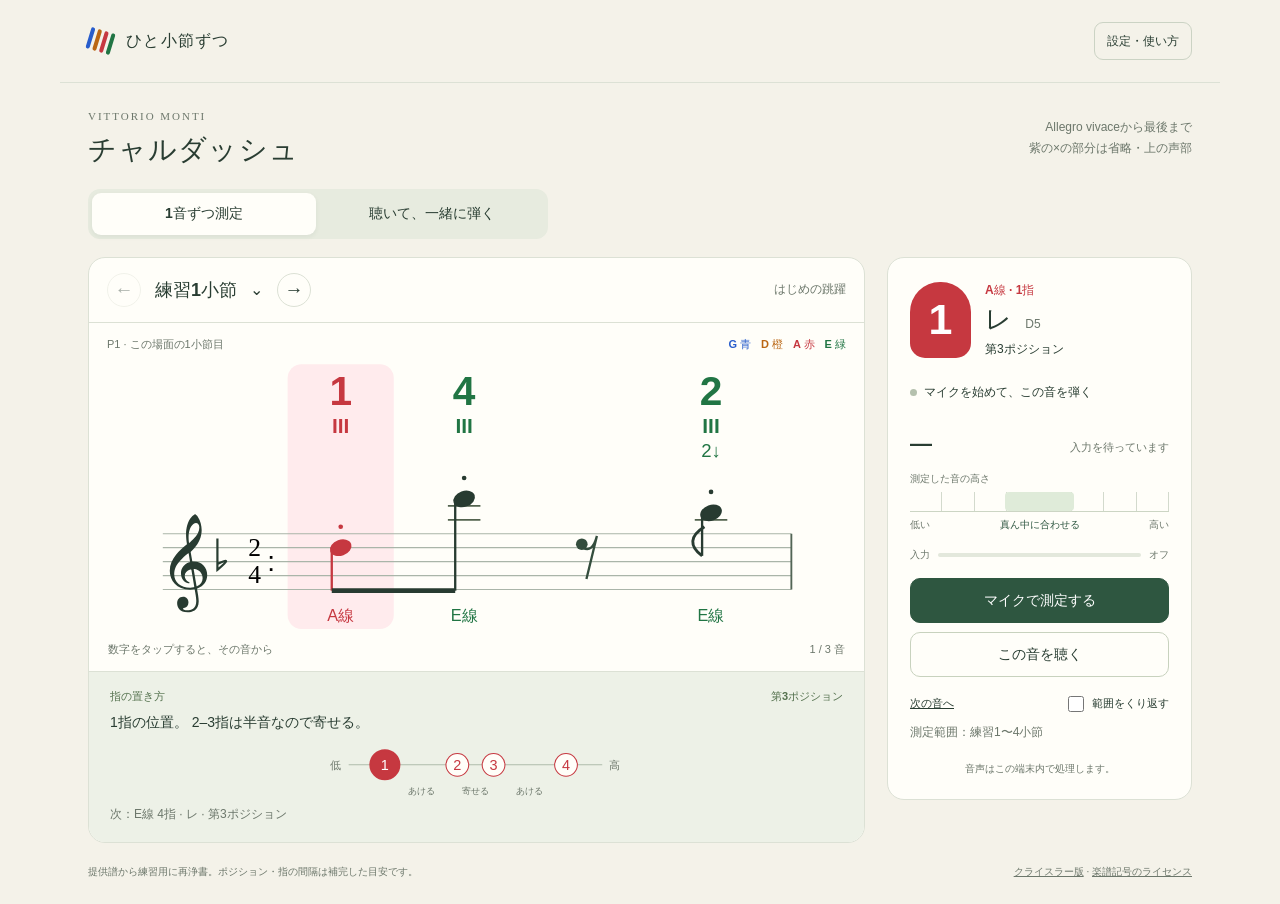
==== index.html @ 9768dfd0 "Build Czardas intonation and phrase practice app" ====
<!doctype html><html lang="ja"><head><meta charset="utf-8"><meta name="viewport" content="width=device-width,initial-scale=1,viewport-fit=cover"><meta name="theme-color" content="#f4f2e9"><meta name="description" content="モンティのチャルダッシュを、色付き運指とポジションで練習。1音ずつ測定／お手本を聴いて一緒に弾く。"><title>ひと小節ずつ — チャルダッシュ</title><link rel="icon" href="icon.svg" type="image/svg+xml"><link rel="stylesheet" href="style.css"></head>
<body><header><a class="brand" href="./"><span class="strings-mark" aria-hidden="true"><i></i><i></i><i></i><i></i></span>ひと小節ずつ</a><button id="settings-open" class="quiet" aria-expanded="false">設定・使い方</button></header>
<main><div class="heading"><div><p class="eyebrow">VITTORIO MONTI</p><h1>チャルダッシュ</h1></div><p class="scope">Allegro vivaceから最後まで<br>紫の×の部分は省略・上の声部</p></div>
<div class="mode-tabs" role="group" aria-label="モード"><button id="measure-mode" aria-pressed="true">1音ずつ測定</button><button id="phrase-mode" aria-pressed="false">聴いて、一緒に弾く</button></div>
<div class="workspace"><section class="score-panel" aria-label="楽譜と運指"><div class="toolbar"><button id="previous" class="arrow" aria-label="前の小節">←</button><button id="picker-open" aria-expanded="false"><b id="measure-title">練習1小節</b><span>⌄</span></button><button id="next" class="arrow" aria-label="次の小節">→</button><span id="section-tag"></span></div>
<div class="score-meta"><span id="source-place"></span><div class="legend"><b class="g">G 青</b><b class="d">D 橙</b><b class="a">A 赤</b><b class="e">E 緑</b></div></div>
<div id="score" class="score"></div><div class="score-bottom"><span>数字をタップすると、その音から</span><span id="note-count"></span></div>
<div class="finger-guide"><div class="guide-heading"><span>指の置き方</span><span id="shape-position"></span></div><p id="instruction"></p><div id="hand-shape"></div><p id="next-note" class="subtle"></p></div></section>
<aside class="control-panel"><div class="target"><div id="finger-disc">1</div><div><p id="target-string"></p><h2 id="target-note"></h2><p id="target-position"></p></div></div>
<div id="measurement-controls"><div class="status"><i id="status-dot"></i><p id="status-text" role="status" aria-live="polite">マイクを始めて、この音を弾く</p></div><div class="readout"><strong id="heard-note">—</strong><span id="heard-frequency">入力を待っています</span></div><p class="meter-label">測定した音の高さ</p><div class="pitch-meter"><span class="good-zone"></span><i id="needle" hidden></i></div><div class="pitch-labels"><span>低い</span><b id="pitch-hint">真ん中に合わせる</b><span>高い</span></div><div class="input"><span>入力</span><div><i id="input-level"></i></div><span id="input-state">オフ</span></div><button id="start-mic" class="primary">マイクで測定する</button><button id="reference" class="secondary">この音を聴く</button><div class="minor-actions"><button id="manual-next">次の音へ</button><label><input id="measure-loop" type="checkbox">範囲をくり返す</label></div><p id="measurement-range" class="subtle"></p></div>
<div id="phrase-controls" hidden><p class="phrase-caption">いま練習するフレーズ</p><h3 id="phrase-title"></h3><p id="phrase-range" class="subtle"></p><div id="steps" class="steps"><span data-phase="listen">1 聴く</span><span data-phase="count">2 構える</span><span data-phase="together">3 一緒に</span></div><div class="practice-state"><span id="countdown"></span><p id="practice-status" role="status" aria-live="polite">まずお手本を1回聴きます。</p></div><label class="tempo-setting">速さ <b><span id="bpm-value">72</span> BPM</b><input id="bpm" type="range" min="30" max="180" step="2" value="72"></label><p class="subtle">4拍のカウント後、同じお手本と一緒に。</p><button id="start-phrase" class="primary">お手本から始める</button><label class="repeat"><input id="phrase-loop" type="checkbox" checked>同じフレーズをくり返す</label><div class="phrase-nav"><button id="previous-phrase" class="quiet">前のフレーズ</button><button id="next-phrase" class="quiet">次のフレーズ</button></div></div>
<div id="error" class="error" role="alert" hidden></div><div id="completion" class="completion" hidden><h3>この範囲が終わりました</h3><p id="completion-text"></p><button id="restart" class="secondary">はじめから</button></div><p class="privacy">音声はこの端末内で処理します。</p></aside></div>
<footer><p>提供譜から練習用に再浄書。ポジション・指の間隔は補完した目安です。</p><p><a href="https://ngmt4amtk-web.github.io/kreisler-practice/">クライスラー版</a> · <a href="LICENSES.txt">楽譜記号のライセンス</a></p></footer>
</main>
<dialog id="picker"><div class="dialog-heading"><h2>練習するところ</h2><button class="quiet" id="picker-close">閉じる ×</button></div><p class="subtle">小節番号は、このアプリの開始地点を1としています。</p><label class="field">場面<select id="section-select"></select></label><div id="phrases" class="phrase-list"></div><details id="bar-details"><summary>1小節ずつ選ぶ・範囲を変える</summary><div id="measure-grid" class="measure-grid"></div><div class="range"><label>開始<select id="range-start"></select></label><label>終了<select id="range-end"></select></label><button id="apply-range" class="primary">この範囲</button></div><p id="range-error" class="error" role="alert"></p></details></dialog>
<dialog id="settings"><div class="dialog-heading"><h2>設定・使い方</h2><button class="quiet" id="settings-close">閉じる ×</button></div><div class="settings-grid"><label>基準のラ<select id="tuning"><option value="440">A = 440 Hz</option><option value="441">A = 441 Hz</option><option value="442">A = 442 Hz</option><option value="443">A = 443 Hz</option></select></label><label>音程の許容幅<select id="tolerance"><option value="25">細かく ±25セント</option><option value="40">標準 ±40セント</option><option value="60">ゆったり ±60セント</option></select></label><label>マイクの感度<select id="sensitivity"><option value="normal">標準</option><option value="quiet">小さな音を拾う</option></select></label><label>お手本の音量<input type="range" id="volume" min="0.2" max="1" step="0.05"></label><label class="wide"><input type="checkbox" id="auto-reference">違う音が続いたら、この音のお手本を鳴らす</label></div><p id="microphone-details" class="subtle"></p>
<details open><summary>指番号と矢印の読み方</summary><p>G線は青、D線はオレンジ、A線は赤、E線は緑。数字は指、0は開放弦です。I・II・III・IVは第1・第2・第3・第4ポジションです。</p><p>↑は高め、↓は低めに置く目安。第1ポジションの2指は、高い2／低い2を示します。それ以外のポジションでは、同じ音名の自然音からの半音の変化を矢印で示します。指の配置図は、近くの音から補った並びです。線の上の間隔は半音の数を表し、手の実寸ではありません。</p><p>指の置き方の目安と、マイクで測った「高い・低い」は別の表示です。半音の隣の指は寄せる目安とし、無理に力でくっつけません。高いポジションほど実際の指の間隔は狭くなります。</p></details>
<details><summary>譜面の範囲・補完したところ</summary><p>1ページ下のAllegro vivaceから最後までの97小節。2ページ下の紫の×の人工ハーモニクス部分は飛ばし、重音・和音は上の声部を収録しています。Molto menoの単音の自然ハーモニクス2音は残しています。</p><p>色付きの書き込みを優先し、書き込みのない反復は同じ音型から補っています。ポジションは弦・音高・指番号から置いた練習用の案です。同じ指番号でも、指を伸ばすか手を移すかで別の弾き方があり得ます。</p><p>特に練習21・22小節（再現の53・54小節）のA線「ド♯1・ミ3・ソ4」は、書き込みどおりの指を残し、第2→第3→第2ポジションと補っています。ここは4指を伸ばす別案もあるため、原譜にないポジションを確定指定として扱っていません。</p><p>五線・音価・休符・臨時記号・タイ・装飾音を再浄書しています。読みやすさのため、音の多い小節は上下2段に分けます。原譜の強弱・弓順・スラーの一部は省略した練習譜です。装飾音は測定では1音ずつ、練習では直後の音の時間を少し借りて鳴らします。</p></details>
<details><summary>2つのモード</summary><p>測定では、指定の音が許容幅に入り、短く安定すると次へ進みます。同じ音が続く場合は、一度音を止めて弾き直します。100セントが半音です。</p><p>練習では「お手本 → 4拍カウント → 同じお手本と一緒に弾く」。テンポは四分音符を1拍としたBPMです。お手本の再生中はマイクで採点しません。録音や演奏の保存はしません。</p><p>基準音から等間隔に分けた平均律のお手本です。音程の表情付けや、和音に合わせた微調整を一意に決めるものではありません。リズム・弓順・指・弦そのものはマイクで判定しません。</p><p>画面を閉じたり、別アプリへ移ると停止します。マイクはHTTPSまたはlocalhostで使えます。</p></details></dialog>
<script type="module" src="app.js"></script></body></html>
---- style.css ----
:root{--paper:#f4f2e9;--surface:#fffef9;--ink:#293d32;--muted:#6c776b;--line:#dce1d5;--green:#2e5640;--g:#285dcc;--d:#ba6613;--a:#c63840;--e:#217544;font-family:-apple-system,BlinkMacSystemFont,"Hiragino Sans",sans-serif;color:var(--ink);background:var(--paper);color-scheme:light;font-size:16px;font-synthesis:none}*{box-sizing:border-box}body{margin:0}button,input,select{font:inherit}button{cursor:pointer;color:inherit}button:disabled{opacity:.4;cursor:default}button:focus-visible,a:focus-visible,input:focus-visible,select:focus-visible,.score-note:focus-visible{outline:3px solid #559aff;outline-offset:3px}[hidden]{display:none!important}p,h1,h2,h3{margin:0}p{line-height:1.7}a{color:inherit}button,input,select{-webkit-tap-highlight-color:transparent}header{max-width:1160px;margin:auto;display:flex;align-items:center;justify-content:space-between;padding:22px 28px;border-bottom:1px solid var(--line)}.brand{display:flex;align-items:center;gap:13px;font-size:16px;font-weight:700;text-decoration:none;letter-spacing:.08em}.strings-mark{display:flex;gap:3px;transform:rotate(17deg)}.strings-mark i{height:22px;width:4px;border-radius:3px;background:var(--g)}.strings-mark i:nth-child(2){background:var(--d)}.strings-mark i:nth-child(3){background:var(--a)}.strings-mark i:nth-child(4){background:var(--e)}main{max-width:1160px;margin:auto;padding:24px 28px}.heading{display:flex;justify-content:space-between;align-items:center;gap:15px;margin-bottom:20px}.eyebrow{font-family:Georgia,serif;color:var(--muted);font-size:11px;letter-spacing:.18em;margin-bottom:5px}h1{font-size:28px;font-weight:650;letter-spacing:.04em}.scope{font-size:12px;color:var(--muted);text-align:right}.quiet{border:1px solid #cbd3c4;background:transparent;border-radius:9px;padding:9px 12px;font-size:12px;min-height:38px}.mode-tabs{display:flex;background:#e7ebdf;border-radius:12px;padding:4px;max-width:460px;margin-bottom:18px;gap:4px}.mode-tabs button{flex:1;border:0;background:transparent;font-size:14px;padding:12px 8px;border-radius:9px;font-weight:600}.mode-tabs button[aria-pressed=true]{background:var(--surface);box-shadow:0 2px 5px #203b3210}.workspace{display:grid;grid-template-columns:minmax(0,1fr) 305px;gap:22px;align-items:start}.score-panel,.control-panel{background:var(--surface);border:1px solid var(--line);border-radius:17px;min-width:0}.score-panel{overflow:hidden}.toolbar{display:flex;align-items:center;gap:8px;padding:14px 18px;border-bottom:1px solid var(--line)}.arrow{height:34px;width:34px;flex-shrink:0;border:1px solid var(--line);background:transparent;border-radius:50%;font-size:19px}#picker-open{border:0;background:transparent;padding:6px;display:flex;gap:13px;align-items:center;min-width:0}#measure-title{font-size:18px}#section-tag{margin-left:auto;color:var(--muted);font-size:12px}.score-meta{display:flex;justify-content:space-between;gap:8px;padding:14px 18px 0;font-size:11px;color:var(--muted)}.legend{display:flex;gap:10px;white-space:nowrap}.g{color:var(--g)}.d{color:var(--d)}.a{color:var(--a)}.e{color:var(--e)}.score{padding:4px 13px 0;min-height:220px}.score svg{width:100%;height:auto;display:block;max-height:280px;color:var(--ink)}.score-note{cursor:pointer}.score-note:focus-visible>rect{stroke:#559aff;stroke-width:2}.score-bottom{display:flex;justify-content:space-between;gap:10px;color:var(--muted);font-size:11px;padding:6px 19px 14px}.finger-guide{background:#edf1e7;border-top:1px solid var(--line);padding:17px 21px}.guide-heading{display:flex;justify-content:space-between;color:#55724f;font-size:11px;font-weight:650;margin-bottom:7px}.finger-guide>p{font-size:14px}.subtle{font-size:12px;color:var(--muted);line-height:1.65}#next-note{font-size:12px;margin-top:6px}#hand-shape svg{max-width:330px;width:100%;height:59px;display:block;margin:6px auto 0}.control-panel{padding:22px}.target{display:flex;align-items:center;gap:14px}#finger-disc{flex-shrink:0;width:61px;height:76px;border-radius:30px 30px 15px 15px;display:grid;place-items:center;font-size:43px;font-weight:700;color:white;background:var(--a)}#target-string{font-size:12px;font-weight:650}#target-note{font-size:26px;line-height:1.5}#target-note small{font-size:12px;color:var(--muted);margin-left:6px;font-weight:400}#target-position{font-size:12px}.status{display:flex;gap:7px;font-size:12px;margin-top:23px;min-height:42px;align-items:flex-start}.status i{width:7px;height:7px;border-radius:50%;background:#b5c1ae;margin-top:7px;flex-shrink:0}.status i.live{background:#459461;box-shadow:0 0 0 4px #e6f1e2}.readout{display:flex;justify-content:space-between;align-items:baseline;gap:7px;margin-top:7px}#heard-note{font-size:22px}#heard-frequency{font-size:11px;color:var(--muted)}.meter-label{font-size:10px;color:var(--muted);margin-top:13px}.pitch-meter{height:20px;border-bottom:1px solid #ccd5c4;background:repeating-linear-gradient(to right,transparent 0,transparent calc(12.5% - 1px),#d3dacd calc(12.5% - 1px),#d3dacd 12.5%);position:relative;margin:5px 0 6px}.good-zone{position:absolute;height:100%;width:26.67%;left:36.67%;background:#dfebd9;border-radius:4px}#needle{position:absolute;width:3px;height:27px;background:#365c40;bottom:-4px;transition:left .09s}.pitch-labels{display:flex;justify-content:space-between;font-size:10px;color:var(--muted)}.pitch-labels b{font-weight:500;color:var(--green)}.input{display:flex;align-items:center;gap:8px;margin:16px 0;color:var(--muted);font-size:10px}.input>div{flex:1;height:4px;background:#e3e8dc;overflow:hidden;border-radius:3px}.input i{display:block;height:100%;background:#739468;width:0}.primary,.secondary{display:block;width:100%;border-radius:10px;min-height:45px;padding:12px 9px;font-size:14px;font-weight:600}.primary{background:var(--green);color:white;border:1px solid var(--green)}.secondary{background:transparent;border:1px solid #c8d2be;margin-top:9px}.minor-actions{display:flex;flex-wrap:wrap;justify-content:space-between;gap:8px;align-items:center;margin:14px 0 7px;font-size:11px}.minor-actions>button{background:none;border:0;text-decoration:underline;padding:5px 0}.minor-actions label,.repeat{display:flex;align-items:center;gap:5px}input[type=checkbox]{accent-color:var(--green);width:16px;height:16px}input[type=range]{width:100%;accent-color:var(--green)}.privacy{font-size:10px;color:var(--muted);margin-top:17px;text-align:center}.phrase-caption{font-size:11px;color:var(--muted);margin-top:22px}#phrase-title{font-size:18px;margin:4px 0}#phrase-range{font-size:11px}.steps{display:flex;gap:5px;margin:18px 0 8px}.steps span{flex:1;text-align:center;font-size:11px;padding:8px 3px;border:1px solid var(--line);border-radius:6px}.steps span.active{background:var(--green);color:#fff;border-color:var(--green)}.practice-state{display:flex;align-items:center;gap:10px;min-height:64px}#countdown:empty{display:none}#countdown{font-size:43px;font-variant-numeric:tabular-nums;width:43px;color:var(--green);text-align:center}#practice-status{font-size:13px}.tempo-setting{display:flex;flex-wrap:wrap;gap:8px;align-items:center;font-size:12px;margin:10px 0}.tempo-setting>b{margin-left:auto;font-weight:500}.tempo-setting input{flex-basis:100%;min-height:28px}#start-phrase{margin-top:17px}.repeat{font-size:12px;margin-top:12px}.phrase-nav{display:flex;gap:8px;margin-top:16px}.phrase-nav>button{flex:1;font-size:11px;padding:8px 3px}.error{font-size:12px;color:#aa3036;margin-top:12px;overflow-wrap:anywhere}.completion{padding-top:15px;border-top:1px solid var(--line);margin-top:17px}.completion h3{font-size:16px}.completion p{font-size:12px;margin-top:7px}footer{font-size:10px;color:var(--muted);display:flex;justify-content:space-between;gap:12px;margin-top:20px}footer p{font-size:10px}dialog{background:var(--surface);color:var(--ink);border:1px solid var(--line);border-radius:17px;padding:25px;width:min(640px,calc(100% - 24px));max-height:calc(100dvh - 32px);overflow-y:auto}dialog::backdrop{background:#17251c99}.dialog-heading{display:flex;justify-content:space-between;align-items:center;gap:8px;margin-bottom:14px}.dialog-heading h2{font-size:18px}.field{display:grid;gap:8px;font-size:12px;margin:17px 0}select{background:var(--surface);border:1px solid #cad2c2;border-radius:8px;min-height:43px;padding:8px;color:var(--ink);width:100%;min-width:0;font-size:14px}.phrase-list{display:grid;grid-template-columns:1fr 1fr;gap:8px}.phrase-list button{background:#f5f6ef;border:1px solid var(--line);border-radius:10px;padding:13px;text-align:left;min-height:67px}.phrase-list button.selected{background:#e5eddf;border-color:#91ad82}.phrase-list b{display:block;font-size:13px}.phrase-list small{font-size:11px;color:var(--muted);display:block;margin-top:4px}.measure-grid{display:grid;grid-template-columns:repeat(8,minmax(0,1fr));gap:6px;margin-top:12px}.measure-grid button{border:1px solid var(--line);background:transparent;border-radius:6px;padding:10px 0;font-size:13px}.measure-grid button.selected{background:var(--green);color:#fff}.range{display:grid;grid-template-columns:1fr 1fr 1fr;gap:10px;align-items:end;margin-top:16px}.range label{font-size:12px}.range select{margin-top:6px}.range button{font-size:12px;padding:10px 4px}.settings-grid{display:grid;grid-template-columns:1fr 1fr;gap:18px 13px}.settings-grid label{display:grid;gap:8px;font-size:12px}.settings-grid .wide{display:flex;align-items:center;grid-column:1/-1;gap:7px}.settings-grid input[type=range]{min-height:35px}details{border-top:1px solid var(--line);margin-top:18px;font-size:13px}summary{padding:16px 2px;cursor:pointer;font-weight:600;line-height:1.5}details p{margin:0 0 12px;font-size:13px}#microphone-details{margin-top:16px}.accepted #finger-disc{box-shadow:0 0 0 5px #deefd5}body.playing .score-panel{border-color:#7ea277}
@media(max-width:800px){header{padding:16px 20px}main{padding:20px}.workspace{grid-template-columns:minmax(0,1fr) 270px;gap:15px}.control-panel{padding:17px}.score-meta{flex-wrap:wrap}.toolbar{padding:12px}#section-tag{font-size:10px}.finger-guide{padding:14px}.score{padding:4px 5px}.score svg{max-height:230px}}
@media(max-width:680px){header{padding:11px 15px}.brand{font-size:13px;gap:9px}.strings-mark i{height:17px;width:3px}header>.quiet{font-size:10px;min-height:31px;padding:6px 9px}main{padding:12px 11px 22px}.heading{margin-bottom:12px;align-items:flex-start}.eyebrow{font-size:9px;letter-spacing:.12em;margin-bottom:2px}h1{font-size:22px}.scope{font-size:9px;line-height:1.65}.mode-tabs{max-width:none;margin-bottom:12px}.mode-tabs button{font-size:12px;padding:10px 4px}.workspace{grid-template-columns:minmax(0,1fr);gap:12px}.toolbar{padding:8px 11px;gap:5px}#measure-title{font-size:15px}#section-tag{font-size:11px}.arrow{width:30px;height:30px;font-size:16px}.score-meta{padding:9px 12px 0;font-size:10px}.legend{gap:8px;font-size:10px}.score{padding:0 5px;min-height:155px}.score svg{max-height:215px}.score:has(svg:nth-child(2)) svg{max-height:175px}.score-bottom{font-size:10px;padding:3px 13px 10px}.finger-guide{padding:11px 14px}.guide-heading{font-size:10px;margin-bottom:4px}.finger-guide>p{font-size:12px;line-height:1.7}#next-note{font-size:10px;margin-top:2px}#hand-shape svg{height:48px;margin-top:1px;max-width:270px}.control-panel{padding:15px}.target{gap:11px}#finger-disc{width:47px;height:58px;font-size:35px;border-radius:24px 24px 11px 11px}#target-note{font-size:24px}#target-string,#target-position{font-size:11px}#measurement-controls{display:grid;grid-template-columns:1fr 1fr;gap:0 14px}.status{grid-column:1/-1;margin-top:12px;min-height:26px;font-size:11px}.readout{grid-column:1;grid-row:2/4;margin:4px 0;display:block}#heard-note{display:block;font-size:20px}#heard-frequency{font-size:10px}.meter-label{grid-column:2;margin-top:0;font-size:9px}.pitch-meter{grid-column:2;height:16px;margin:4px 0}.pitch-labels{grid-column:2;font-size:9px}.input{grid-column:1/-1;margin:10px 0}.primary,.secondary{font-size:13px;min-height:42px;padding:11px 6px}#reference{margin:0}.minor-actions{grid-column:1/-1;margin:10px 0 4px}#measurement-range{grid-column:1/-1;font-size:10px}.privacy{font-size:9px;margin-top:10px}.phrase-caption{margin-top:15px}#phrase-controls{display:grid;grid-template-columns:1fr 1fr;gap:0 12px}.phrase-caption,#phrase-title,#phrase-range,.steps,.practice-state,.repeat,.phrase-nav{grid-column:1/-1}.steps{margin-top:14px}.practice-state{min-height:52px}.tempo-setting{grid-column:1;margin:8px 0}#phrase-controls>.subtle:not(#phrase-range){grid-column:2;font-size:11px;align-self:center}#start-phrase{grid-column:1/-1;margin-top:7px}.phrase-nav{margin-top:12px}.repeat{font-size:11px;margin-top:10px}footer{display:block;margin-top:13px}footer p{font-size:9px;margin-top:5px}dialog{padding:19px 16px}.dialog-heading h2{font-size:16px}.measure-grid{grid-template-columns:repeat(6,minmax(0,1fr))}.settings-grid{gap:14px 10px}.settings-grid label{font-size:11px}details p{font-size:12px}.phrase-list button{padding:11px}.phrase-list b{font-size:12px}}
@media(prefers-reduced-motion:reduce){*{transition:none!important}}

@media(min-width:360px) and (max-width:680px) and (min-height:800px){
 html,body{height:100%;overflow:hidden}body{height:100dvh;display:flex;flex-direction:column}header{height:43px;flex-shrink:0;padding:7px 14px;margin:0}
 main{display:flex;flex-direction:column;flex:1;min-height:0;padding:8px 10px 10px;width:100%;gap:8px}.heading{margin:0;min-height:40px;flex-shrink:0}.eyebrow{display:none}h1{font-size:20px}.scope{font-size:9px}.mode-tabs{margin:0;flex-shrink:0}.mode-tabs button{padding:9px 4px}.workspace{display:flex;flex-direction:column;flex:1;min-height:0;gap:9px}.score-panel{display:flex;flex-direction:column;flex:1;min-height:0;width:100%}.toolbar{flex-shrink:0}.score-meta{flex-shrink:0;padding-top:6px}.score{flex:1;min-height:0;display:grid;grid-auto-rows:minmax(0,1fr);padding:0 5px}.score svg,.score:has(svg:nth-child(2)) svg{height:100%;max-height:none;width:100%}.score-bottom{flex-shrink:0;padding:2px 12px 6px;font-size:9px}.finger-guide{flex-shrink:0;padding:8px 12px}.finger-guide>p{font-size:11px;line-height:1.55}.guide-heading{font-size:9px;margin-bottom:3px}#hand-shape svg{height:40px;max-width:250px}#next-note{font-size:9px}
 .control-panel{width:100%;flex-shrink:0;padding:12px;display:grid;grid-template-columns:1fr 1fr;gap:0 12px}#measurement-controls{display:contents}.target{grid-column:1;grid-row:1/5;gap:9px}#finger-disc{width:42px;height:54px;font-size:32px}#target-note{font-size:22px}#target-string,#target-position{font-size:10px}#target-note small{font-size:10px;margin-left:3px}.status{grid-column:2;grid-row:1;margin:0;font-size:10px;min-height:27px}.status p{line-height:1.4}.readout{grid-column:2;grid-row:2;display:flex;gap:4px;margin:0}#heard-note{font-size:15px}#heard-frequency{font-size:8px}.meter-label{display:none}.pitch-meter{grid-column:2;grid-row:3;height:11px;margin:5px 0}.pitch-labels{grid-column:2;grid-row:4;font-size:8px}#needle{height:18px}.input{grid-column:1/-1;grid-row:5;margin:8px 0;font-size:9px}.primary,.secondary{min-height:38px;font-size:12px;padding:9px 4px}#start-mic{grid-column:1;grid-row:6}#reference{grid-column:2;grid-row:6}.minor-actions{grid-column:1/-1;grid-row:7;margin:7px 0 0;font-size:10px}.minor-actions>button{padding:0}.privacy,#measurement-range,main>footer{display:none}.control-panel>.error,.completion{grid-column:1/-1}.completion{position:fixed;inset:30% 18px auto;background:var(--surface);z-index:5;border:1px solid var(--line);padding:20px;border-radius:13px;box-shadow:0 0 0 100vmax #17251c99}
 body[data-mode=phrase] .control-panel{display:block}body[data-mode=phrase] .target{display:none}.phrase-caption{display:none}#phrase-controls{display:grid;grid-template-columns:1fr 1fr;gap:0 12px}#phrase-title{grid-column:1;grid-row:1;font-size:15px;margin:0}#phrase-range{grid-column:2;grid-row:1;text-align:right;font-size:9px}.steps{grid-column:1/-1;grid-row:2;margin:10px 0 2px}.steps span{font-size:10px;padding:6px 2px}.practice-state{grid-column:1;grid-row:3;min-height:57px;gap:7px}#countdown{font-size:32px;width:30px}#practice-status{font-size:11px;line-height:1.5}.tempo-setting{grid-column:2;grid-row:3;margin:8px 0;font-size:10px;gap:0}.tempo-setting input{min-height:24px}#phrase-controls>.subtle:not(#phrase-range){display:none}#start-phrase{grid-column:1/-1;grid-row:4;margin:4px 0 0}.repeat{grid-column:1/-1;grid-row:5;font-size:10px;margin-top:7px}.phrase-nav{grid-column:1/-1;grid-row:6;margin-top:8px}.phrase-nav .quiet{min-height:31px;padding:6px;font-size:10px}
}
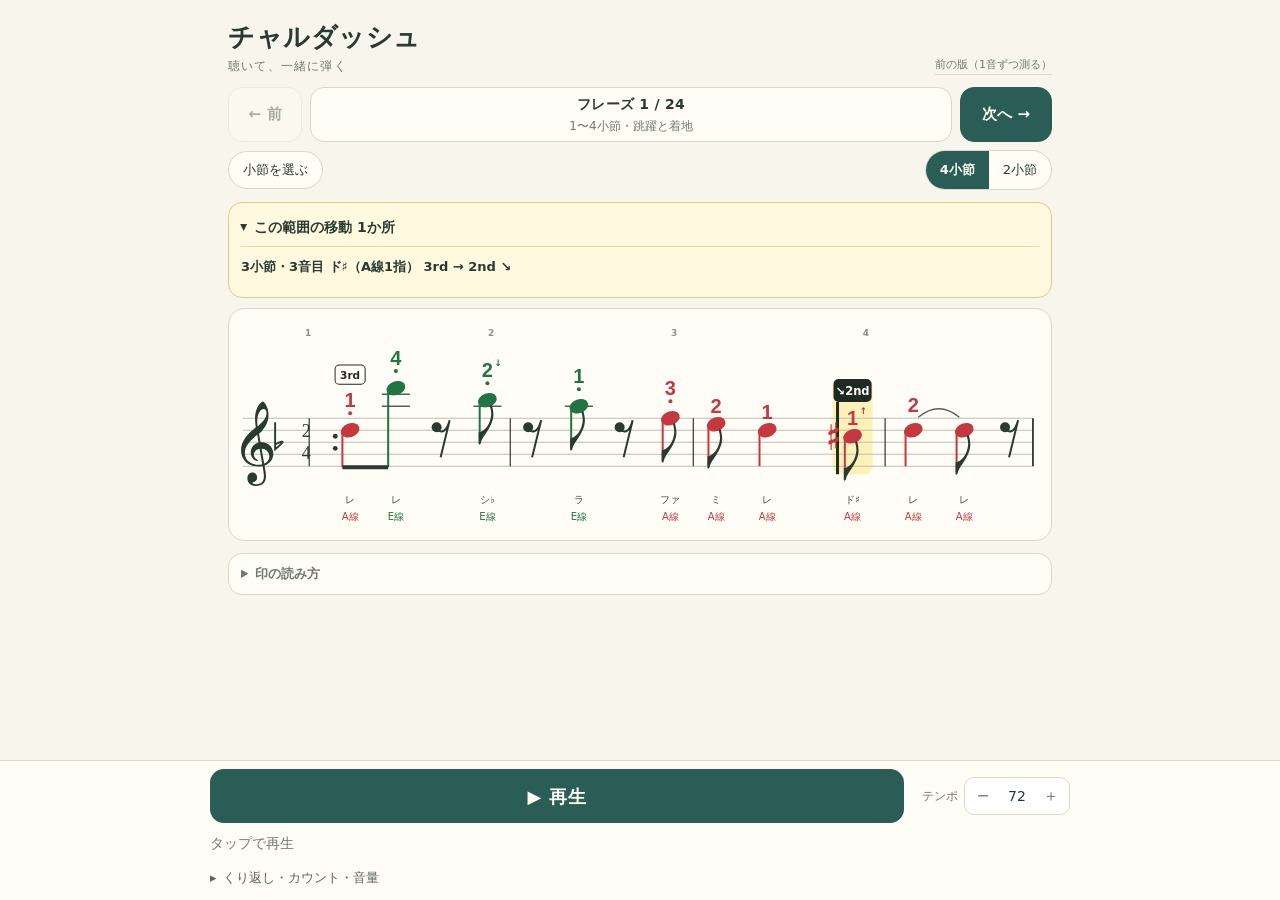
==== commit d98aed79: "Make the listen-and-play app the main page; keep the previous app at /classic/ Previous root version" ====
--- a/index.html
+++ b/index.html
@@ -1,20 +1,128 @@
-<!doctype html><html lang="ja"><head><meta charset="utf-8"><meta name="viewport" content="width=device-width,initial-scale=1,viewport-fit=cover"><meta name="theme-color" content="#f4f2e9"><meta name="description" content="モンティのチャルダッシュを、色付き運指とポジションで練習。1音ずつ測定／お手本を聴いて一緒に弾く。"><title>ひと小節ずつ — チャルダッシュ</title><link rel="icon" href="icon.svg" type="image/svg+xml"><link rel="stylesheet" href="style.css"></head>
-<body><header><a class="brand" href="./"><span class="strings-mark" aria-hidden="true"><i></i><i></i><i></i><i></i></span>ひと小節ずつ</a><button id="settings-open" class="quiet" aria-expanded="false">設定・使い方</button></header>
-<main><div class="heading"><div><p class="eyebrow">VITTORIO MONTI</p><h1>チャルダッシュ</h1></div><p class="scope">Allegro vivaceから最後まで<br>紫の×の部分は省略・上の声部</p></div>
-<div class="mode-tabs" role="group" aria-label="モード"><button id="measure-mode" aria-pressed="true">1音ずつ測定</button><button id="phrase-mode" aria-pressed="false">聴いて、一緒に弾く</button></div>
-<div class="workspace"><section class="score-panel" aria-label="楽譜と運指"><div class="toolbar"><button id="previous" class="arrow" aria-label="前の小節">←</button><button id="picker-open" aria-expanded="false"><b id="measure-title">練習1小節</b><span>⌄</span></button><button id="next" class="arrow" aria-label="次の小節">→</button><span id="section-tag"></span></div>
-<div class="score-meta"><span id="source-place"></span><div class="legend"><b class="g">G 青</b><b class="d">D 橙</b><b class="a">A 赤</b><b class="e">E 緑</b></div></div>
-<div id="score" class="score"></div><div class="score-bottom"><span>数字をタップすると、その音から</span><span id="note-count"></span></div>
-<div class="finger-guide"><div class="guide-heading"><span>指の置き方</span><span id="shape-position"></span></div><p id="instruction"></p><div id="hand-shape"></div><p id="next-note" class="subtle"></p></div></section>
-<aside class="control-panel"><div class="target"><div id="finger-disc">1</div><div><p id="target-string"></p><h2 id="target-note"></h2><p id="target-position"></p></div></div>
-<div id="measurement-controls"><div class="status"><i id="status-dot"></i><p id="status-text" role="status" aria-live="polite">マイクを始めて、この音を弾く</p></div><div class="readout"><strong id="heard-note">—</strong><span id="heard-frequency">入力を待っています</span></div><p class="meter-label">測定した音の高さ</p><div class="pitch-meter"><span class="good-zone"></span><i id="needle" hidden></i></div><div class="pitch-labels"><span>低い</span><b id="pitch-hint">真ん中に合わせる</b><span>高い</span></div><div class="input"><span>入力</span><div><i id="input-level"></i></div><span id="input-state">オフ</span></div><button id="start-mic" class="primary">マイクで測定する</button><button id="reference" class="secondary">この音を聴く</button><div class="minor-actions"><button id="manual-next">次の音へ</button><label><input id="measure-loop" type="checkbox">範囲をくり返す</label></div><p id="measurement-range" class="subtle"></p></div>
-<div id="phrase-controls" hidden><p class="phrase-caption">いま練習するフレーズ</p><h3 id="phrase-title"></h3><p id="phrase-range" class="subtle"></p><div id="steps" class="steps"><span data-phase="listen">1 聴く</span><span data-phase="count">2 構える</span><span data-phase="together">3 一緒に</span></div><div class="practice-state"><span id="countdown"></span><p id="practice-status" role="status" aria-live="polite">まずお手本を1回聴きます。</p></div><label class="tempo-setting">速さ <b><span id="bpm-value">72</span> BPM</b><input id="bpm" type="range" min="30" max="180" step="2" value="72"></label><p class="subtle">4拍のカウント後、同じお手本と一緒に。</p><button id="start-phrase" class="primary">お手本から始める</button><label class="repeat"><input id="phrase-loop" type="checkbox" checked>同じフレーズをくり返す</label><div class="phrase-nav"><button id="previous-phrase" class="quiet">前のフレーズ</button><button id="next-phrase" class="quiet">次のフレーズ</button></div></div>
-<div id="error" class="error" role="alert" hidden></div><div id="completion" class="completion" hidden><h3>この範囲が終わりました</h3><p id="completion-text"></p><button id="restart" class="secondary">はじめから</button></div><p class="privacy">音声はこの端末内で処理します。</p></aside></div>
-<footer><p>提供譜から練習用に再浄書。ポジション・指の間隔は補完した目安です。</p><p><a href="https://ngmt4amtk-web.github.io/kreisler-practice/">クライスラー版</a> · <a href="LICENSES.txt">楽譜記号のライセンス</a></p></footer>
+<!doctype html>
+<html lang="ja">
+<head>
+<meta charset="utf-8">
+<meta name="viewport" content="width=device-width, initial-scale=1, viewport-fit=cover">
+<meta name="theme-color" content="#f7f5ec">
+<title>チャルダッシュ — 聴いて、一緒に弾く</title>
+<link rel="icon" href="icon.svg" type="image/svg+xml">
+<link rel="stylesheet" href="style.css">
+</head>
+<body>
+
+<header class="top">
+  <div class="title">
+    <h1>チャルダッシュ</h1>
+    <p class="sub">聴いて、一緒に弾く</p>
+  </div>
+  <a id="classic-link" class="quiet-link" href="../">前の版（1音ずつ測る）</a>
+</header>
+
+<main>
+  <section class="phrase-bar" aria-label="練習する範囲">
+    <button id="prev" class="arrow" type="button">← 前</button>
+    <div class="phrase-label">
+      <p id="range-title" class="range-title">フレーズ 1 / 24</p>
+      <p id="range-sub" class="range-sub">1〜4小節</p>
+    </div>
+    <button id="next" class="arrow primary" type="button">次へ →</button>
+  </section>
+
+  <div class="range-tools">
+    <button id="picker-open" class="chip" type="button" aria-expanded="false" aria-controls="picker">小節を選ぶ</button>
+    <div class="seg" role="group" aria-label="区切り">
+      <button type="button" class="seg-btn" data-unit="4" aria-pressed="true">4小節</button>
+      <button type="button" class="seg-btn" data-unit="2" aria-pressed="false">2小節</button>
+    </div>
+    <button id="back-to-phrase" class="chip" type="button" hidden>フレーズに戻す</button>
+  </div>
+
+  <div id="picker" class="picker" hidden>
+    <label>はじめ
+      <select id="picker-start"></select>
+    </label>
+    <label>おわり
+      <select id="picker-end"></select>
+    </label>
+    <button id="picker-apply" class="chip go" type="button">この範囲にする</button>
+  </div>
+
+  <details class="range-shifts" id="shift-box">
+    <summary id="shift-title">この範囲の移動</summary>
+    <div id="shift-list"></div>
+  </details>
+
+  <section id="score" class="score" aria-label="楽譜"></section>
+  <div id="count-overlay" class="count-overlay" role="status" aria-live="assertive" hidden></div>
+
+  <details class="legend">
+    <summary>印の読み方</summary>
+    <dl>
+      <div><dt><span class="sw" style="background:#285dcc"></span>G線</dt><dd>青</dd></div>
+      <div><dt><span class="sw" style="background:#ba6613"></span>D線</dt><dd>橙</dd></div>
+      <div><dt><span class="sw" style="background:#c63840"></span>A線</dt><dd>赤</dd></div>
+      <div><dt><span class="sw" style="background:#217544"></span>E線</dt><dd>緑</dd></div>
+      <div><dt>1 2 3 4</dt><dd>押さえる指。0 は開放弦。</dd></div>
+      <div><dt>1st・2nd・3rd</dt><dd>左手のポジション。ポジション名は各段の最初と移動の所だけに書きます。</dd></div>
+      <div><dt><span class="shift-sample">↗3rd</span></dt><dd>黒い札・太い縦線・黄色の帯が手の位置を変える音。札の字が移った先で、↗は上がる移動、↘は下がる移動です。</dd></div>
+      <div><dt>↑</dt><dd>その指を半音高めに置く（高い2 など）。</dd></div>
+      <div><dt>↓</dt><dd>その指を半音低めに置く（低い1・低い2 など）。</dd></div>
+      <div><dt>◇</dt><dd>ハーモニクス。指を軽く触れて鳴らす音。</dd></div>
+    </dl>
+  </details>
 </main>
-<dialog id="picker"><div class="dialog-heading"><h2>練習するところ</h2><button class="quiet" id="picker-close">閉じる ×</button></div><p class="subtle">小節番号は、このアプリの開始地点を1としています。</p><label class="field">場面<select id="section-select"></select></label><div id="phrases" class="phrase-list"></div><details id="bar-details"><summary>1小節ずつ選ぶ・範囲を変える</summary><div id="measure-grid" class="measure-grid"></div><div class="range"><label>開始<select id="range-start"></select></label><label>終了<select id="range-end"></select></label><button id="apply-range" class="primary">この範囲</button></div><p id="range-error" class="error" role="alert"></p></details></dialog>
-<dialog id="settings"><div class="dialog-heading"><h2>設定・使い方</h2><button class="quiet" id="settings-close">閉じる ×</button></div><div class="settings-grid"><label>基準のラ<select id="tuning"><option value="440">A = 440 Hz</option><option value="441">A = 441 Hz</option><option value="442">A = 442 Hz</option><option value="443">A = 443 Hz</option></select></label><label>音程の許容幅<select id="tolerance"><option value="25">細かく ±25セント</option><option value="40">標準 ±40セント</option><option value="60">ゆったり ±60セント</option></select></label><label>マイクの感度<select id="sensitivity"><option value="normal">標準</option><option value="quiet">小さな音を拾う</option></select></label><label>お手本の音量<input type="range" id="volume" min="0.2" max="1" step="0.05"></label><label class="wide"><input type="checkbox" id="auto-reference">違う音が続いたら、この音のお手本を鳴らす</label></div><p id="microphone-details" class="subtle"></p>
-<details open><summary>指番号と矢印の読み方</summary><p>G線は青、D線はオレンジ、A線は赤、E線は緑。数字は指、0は開放弦です。I・II・III・IVは第1・第2・第3・第4ポジションです。</p><p>↑は高め、↓は低めに置く目安。第1ポジションの2指は、高い2／低い2を示します。それ以外のポジションでは、同じ音名の自然音からの半音の変化を矢印で示します。指の配置図は、近くの音から補った並びです。線の上の間隔は半音の数を表し、手の実寸ではありません。</p><p>指の置き方の目安と、マイクで測った「高い・低い」は別の表示です。半音の隣の指は寄せる目安とし、無理に力でくっつけません。高いポジションほど実際の指の間隔は狭くなります。</p></details>
-<details><summary>譜面の範囲・補完したところ</summary><p>1ページ下のAllegro vivaceから最後までの97小節。2ページ下の紫の×の人工ハーモニクス部分は飛ばし、重音・和音は上の声部を収録しています。Molto menoの単音の自然ハーモニクス2音は残しています。</p><p>色付きの書き込みを優先し、書き込みのない反復は同じ音型から補っています。ポジションは弦・音高・指番号から置いた練習用の案です。同じ指番号でも、指を伸ばすか手を移すかで別の弾き方があり得ます。</p><p>特に練習21・22小節（再現の53・54小節）のA線「ド♯1・ミ3・ソ4」は、書き込みどおりの指を残し、第2→第3→第2ポジションと補っています。ここは4指を伸ばす別案もあるため、原譜にないポジションを確定指定として扱っていません。</p><p>五線・音価・休符・臨時記号・タイ・装飾音を再浄書しています。読みやすさのため、音の多い小節は上下2段に分けます。原譜の強弱・弓順・スラーの一部は省略した練習譜です。装飾音は測定では1音ずつ、練習では直後の音の時間を少し借りて鳴らします。</p></details>
-<details><summary>2つのモード</summary><p>測定では、指定の音が許容幅に入り、短く安定すると次へ進みます。同じ音が続く場合は、一度音を止めて弾き直します。100セントが半音です。</p><p>練習では「お手本 → 4拍カウント → 同じお手本と一緒に弾く」。テンポは四分音符を1拍としたBPMです。お手本の再生中はマイクで採点しません。録音や演奏の保存はしません。</p><p>基準音から等間隔に分けた平均律のお手本です。音程の表情付けや、和音に合わせた微調整を一意に決めるものではありません。リズム・弓順・指・弦そのものはマイクで判定しません。</p><p>画面を閉じたり、別アプリへ移ると停止します。マイクはHTTPSまたはlocalhostで使えます。</p></details></dialog>
-<script type="module" src="app.js"></script></body></html>
+
+<footer class="controls">
+  <div class="inner">
+    <div id="shift-cue" class="shift-cue" role="status" aria-live="polite" hidden></div>
+    <div class="row main-row">
+      <button id="play" class="play" type="button">▶ 再生</button>
+      <div class="field tempo-field">テンポ
+        <div class="stepper">
+          <button id="tempo-down" type="button" aria-label="テンポを下げる">−</button>
+          <output id="tempo-value">72</output>
+          <button id="tempo-up" type="button" aria-label="テンポを上げる">＋</button>
+        </div>
+      </div>
+    </div>
+    <p class="status" id="status" role="status" aria-live="polite">タップで再生</p>
+    <details class="more" id="more">
+    <summary>くり返し・カウント・音量</summary>
+    <div class="row">
+      <label class="field">くり返し
+        <select id="repeat">
+          <option value="inf">ずっと</option>
+          <option value="1">1回</option>
+          <option value="3">3回</option>
+          <option value="5">5回</option>
+        </select>
+      </label>
+      <label class="field">カウント
+        <select id="count-pattern">
+          <option value="1234">1・2・3・4</option>
+          <option value="1212">1・2・1・2</option>
+          <option value="121hai">1・2・1・ハイ</option>
+        </select>
+      </label>
+      <label class="field toggle">間にカウント
+        <input id="countin" type="checkbox" checked>
+      </label>
+      <label class="field">音量
+        <input id="volume" type="range" min="0" max="100" value="60">
+      </label>
+      <label class="field">調弦 A=
+        <select id="tuning">
+          <option value="440">440</option>
+          <option value="441">441</option>
+          <option value="442" selected>442</option>
+          <option value="443">443</option>
+        </select>
+      </label>
+    </div>
+    </details>
+  </div>
+</footer>
+
+<script type="module" src="app.js"></script>
+</body>
+</html>
--- a/style.css
+++ b/style.css
@@ -1,11 +1,464 @@
-:root{--paper:#f4f2e9;--surface:#fffef9;--ink:#293d32;--muted:#6c776b;--line:#dce1d5;--green:#2e5640;--g:#285dcc;--d:#ba6613;--a:#c63840;--e:#217544;font-family:-apple-system,BlinkMacSystemFont,"Hiragino Sans",sans-serif;color:var(--ink);background:var(--paper);color-scheme:light;font-size:16px;font-synthesis:none}*{box-sizing:border-box}body{margin:0}button,input,select{font:inherit}button{cursor:pointer;color:inherit}button:disabled{opacity:.4;cursor:default}button:focus-visible,a:focus-visible,input:focus-visible,select:focus-visible,.score-note:focus-visible{outline:3px solid #559aff;outline-offset:3px}[hidden]{display:none!important}p,h1,h2,h3{margin:0}p{line-height:1.7}a{color:inherit}button,input,select{-webkit-tap-highlight-color:transparent}header{max-width:1160px;margin:auto;display:flex;align-items:center;justify-content:space-between;padding:22px 28px;border-bottom:1px solid var(--line)}.brand{display:flex;align-items:center;gap:13px;font-size:16px;font-weight:700;text-decoration:none;letter-spacing:.08em}.strings-mark{display:flex;gap:3px;transform:rotate(17deg)}.strings-mark i{height:22px;width:4px;border-radius:3px;background:var(--g)}.strings-mark i:nth-child(2){background:var(--d)}.strings-mark i:nth-child(3){background:var(--a)}.strings-mark i:nth-child(4){background:var(--e)}main{max-width:1160px;margin:auto;padding:24px 28px}.heading{display:flex;justify-content:space-between;align-items:center;gap:15px;margin-bottom:20px}.eyebrow{font-family:Georgia,serif;color:var(--muted);font-size:11px;letter-spacing:.18em;margin-bottom:5px}h1{font-size:28px;font-weight:650;letter-spacing:.04em}.scope{font-size:12px;color:var(--muted);text-align:right}.quiet{border:1px solid #cbd3c4;background:transparent;border-radius:9px;padding:9px 12px;font-size:12px;min-height:38px}.mode-tabs{display:flex;background:#e7ebdf;border-radius:12px;padding:4px;max-width:460px;margin-bottom:18px;gap:4px}.mode-tabs button{flex:1;border:0;background:transparent;font-size:14px;padding:12px 8px;border-radius:9px;font-weight:600}.mode-tabs button[aria-pressed=true]{background:var(--surface);box-shadow:0 2px 5px #203b3210}.workspace{display:grid;grid-template-columns:minmax(0,1fr) 305px;gap:22px;align-items:start}.score-panel,.control-panel{background:var(--surface);border:1px solid var(--line);border-radius:17px;min-width:0}.score-panel{overflow:hidden}.toolbar{display:flex;align-items:center;gap:8px;padding:14px 18px;border-bottom:1px solid var(--line)}.arrow{height:34px;width:34px;flex-shrink:0;border:1px solid var(--line);background:transparent;border-radius:50%;font-size:19px}#picker-open{border:0;background:transparent;padding:6px;display:flex;gap:13px;align-items:center;min-width:0}#measure-title{font-size:18px}#section-tag{margin-left:auto;color:var(--muted);font-size:12px}.score-meta{display:flex;justify-content:space-between;gap:8px;padding:14px 18px 0;font-size:11px;color:var(--muted)}.legend{display:flex;gap:10px;white-space:nowrap}.g{color:var(--g)}.d{color:var(--d)}.a{color:var(--a)}.e{color:var(--e)}.score{padding:4px 13px 0;min-height:220px}.score svg{width:100%;height:auto;display:block;max-height:280px;color:var(--ink)}.score-note{cursor:pointer}.score-note:focus-visible>rect{stroke:#559aff;stroke-width:2}.score-bottom{display:flex;justify-content:space-between;gap:10px;color:var(--muted);font-size:11px;padding:6px 19px 14px}.finger-guide{background:#edf1e7;border-top:1px solid var(--line);padding:17px 21px}.guide-heading{display:flex;justify-content:space-between;color:#55724f;font-size:11px;font-weight:650;margin-bottom:7px}.finger-guide>p{font-size:14px}.subtle{font-size:12px;color:var(--muted);line-height:1.65}#next-note{font-size:12px;margin-top:6px}#hand-shape svg{max-width:330px;width:100%;height:59px;display:block;margin:6px auto 0}.control-panel{padding:22px}.target{display:flex;align-items:center;gap:14px}#finger-disc{flex-shrink:0;width:61px;height:76px;border-radius:30px 30px 15px 15px;display:grid;place-items:center;font-size:43px;font-weight:700;color:white;background:var(--a)}#target-string{font-size:12px;font-weight:650}#target-note{font-size:26px;line-height:1.5}#target-note small{font-size:12px;color:var(--muted);margin-left:6px;font-weight:400}#target-position{font-size:12px}.status{display:flex;gap:7px;font-size:12px;margin-top:23px;min-height:42px;align-items:flex-start}.status i{width:7px;height:7px;border-radius:50%;background:#b5c1ae;margin-top:7px;flex-shrink:0}.status i.live{background:#459461;box-shadow:0 0 0 4px #e6f1e2}.readout{display:flex;justify-content:space-between;align-items:baseline;gap:7px;margin-top:7px}#heard-note{font-size:22px}#heard-frequency{font-size:11px;color:var(--muted)}.meter-label{font-size:10px;color:var(--muted);margin-top:13px}.pitch-meter{height:20px;border-bottom:1px solid #ccd5c4;background:repeating-linear-gradient(to right,transparent 0,transparent calc(12.5% - 1px),#d3dacd calc(12.5% - 1px),#d3dacd 12.5%);position:relative;margin:5px 0 6px}.good-zone{position:absolute;height:100%;width:26.67%;left:36.67%;background:#dfebd9;border-radius:4px}#needle{position:absolute;width:3px;height:27px;background:#365c40;bottom:-4px;transition:left .09s}.pitch-labels{display:flex;justify-content:space-between;font-size:10px;color:var(--muted)}.pitch-labels b{font-weight:500;color:var(--green)}.input{display:flex;align-items:center;gap:8px;margin:16px 0;color:var(--muted);font-size:10px}.input>div{flex:1;height:4px;background:#e3e8dc;overflow:hidden;border-radius:3px}.input i{display:block;height:100%;background:#739468;width:0}.primary,.secondary{display:block;width:100%;border-radius:10px;min-height:45px;padding:12px 9px;font-size:14px;font-weight:600}.primary{background:var(--green);color:white;border:1px solid var(--green)}.secondary{background:transparent;border:1px solid #c8d2be;margin-top:9px}.minor-actions{display:flex;flex-wrap:wrap;justify-content:space-between;gap:8px;align-items:center;margin:14px 0 7px;font-size:11px}.minor-actions>button{background:none;border:0;text-decoration:underline;padding:5px 0}.minor-actions label,.repeat{display:flex;align-items:center;gap:5px}input[type=checkbox]{accent-color:var(--green);width:16px;height:16px}input[type=range]{width:100%;accent-color:var(--green)}.privacy{font-size:10px;color:var(--muted);margin-top:17px;text-align:center}.phrase-caption{font-size:11px;color:var(--muted);margin-top:22px}#phrase-title{font-size:18px;margin:4px 0}#phrase-range{font-size:11px}.steps{display:flex;gap:5px;margin:18px 0 8px}.steps span{flex:1;text-align:center;font-size:11px;padding:8px 3px;border:1px solid var(--line);border-radius:6px}.steps span.active{background:var(--green);color:#fff;border-color:var(--green)}.practice-state{display:flex;align-items:center;gap:10px;min-height:64px}#countdown:empty{display:none}#countdown{font-size:43px;font-variant-numeric:tabular-nums;width:43px;color:var(--green);text-align:center}#practice-status{font-size:13px}.tempo-setting{display:flex;flex-wrap:wrap;gap:8px;align-items:center;font-size:12px;margin:10px 0}.tempo-setting>b{margin-left:auto;font-weight:500}.tempo-setting input{flex-basis:100%;min-height:28px}#start-phrase{margin-top:17px}.repeat{font-size:12px;margin-top:12px}.phrase-nav{display:flex;gap:8px;margin-top:16px}.phrase-nav>button{flex:1;font-size:11px;padding:8px 3px}.error{font-size:12px;color:#aa3036;margin-top:12px;overflow-wrap:anywhere}.completion{padding-top:15px;border-top:1px solid var(--line);margin-top:17px}.completion h3{font-size:16px}.completion p{font-size:12px;margin-top:7px}footer{font-size:10px;color:var(--muted);display:flex;justify-content:space-between;gap:12px;margin-top:20px}footer p{font-size:10px}dialog{background:var(--surface);color:var(--ink);border:1px solid var(--line);border-radius:17px;padding:25px;width:min(640px,calc(100% - 24px));max-height:calc(100dvh - 32px);overflow-y:auto}dialog::backdrop{background:#17251c99}.dialog-heading{display:flex;justify-content:space-between;align-items:center;gap:8px;margin-bottom:14px}.dialog-heading h2{font-size:18px}.field{display:grid;gap:8px;font-size:12px;margin:17px 0}select{background:var(--surface);border:1px solid #cad2c2;border-radius:8px;min-height:43px;padding:8px;color:var(--ink);width:100%;min-width:0;font-size:14px}.phrase-list{display:grid;grid-template-columns:1fr 1fr;gap:8px}.phrase-list button{background:#f5f6ef;border:1px solid var(--line);border-radius:10px;padding:13px;text-align:left;min-height:67px}.phrase-list button.selected{background:#e5eddf;border-color:#91ad82}.phrase-list b{display:block;font-size:13px}.phrase-list small{font-size:11px;color:var(--muted);display:block;margin-top:4px}.measure-grid{display:grid;grid-template-columns:repeat(8,minmax(0,1fr));gap:6px;margin-top:12px}.measure-grid button{border:1px solid var(--line);background:transparent;border-radius:6px;padding:10px 0;font-size:13px}.measure-grid button.selected{background:var(--green);color:#fff}.range{display:grid;grid-template-columns:1fr 1fr 1fr;gap:10px;align-items:end;margin-top:16px}.range label{font-size:12px}.range select{margin-top:6px}.range button{font-size:12px;padding:10px 4px}.settings-grid{display:grid;grid-template-columns:1fr 1fr;gap:18px 13px}.settings-grid label{display:grid;gap:8px;font-size:12px}.settings-grid .wide{display:flex;align-items:center;grid-column:1/-1;gap:7px}.settings-grid input[type=range]{min-height:35px}details{border-top:1px solid var(--line);margin-top:18px;font-size:13px}summary{padding:16px 2px;cursor:pointer;font-weight:600;line-height:1.5}details p{margin:0 0 12px;font-size:13px}#microphone-details{margin-top:16px}.accepted #finger-disc{box-shadow:0 0 0 5px #deefd5}body.playing .score-panel{border-color:#7ea277}
-@media(max-width:800px){header{padding:16px 20px}main{padding:20px}.workspace{grid-template-columns:minmax(0,1fr) 270px;gap:15px}.control-panel{padding:17px}.score-meta{flex-wrap:wrap}.toolbar{padding:12px}#section-tag{font-size:10px}.finger-guide{padding:14px}.score{padding:4px 5px}.score svg{max-height:230px}}
-@media(max-width:680px){header{padding:11px 15px}.brand{font-size:13px;gap:9px}.strings-mark i{height:17px;width:3px}header>.quiet{font-size:10px;min-height:31px;padding:6px 9px}main{padding:12px 11px 22px}.heading{margin-bottom:12px;align-items:flex-start}.eyebrow{font-size:9px;letter-spacing:.12em;margin-bottom:2px}h1{font-size:22px}.scope{font-size:9px;line-height:1.65}.mode-tabs{max-width:none;margin-bottom:12px}.mode-tabs button{font-size:12px;padding:10px 4px}.workspace{grid-template-columns:minmax(0,1fr);gap:12px}.toolbar{padding:8px 11px;gap:5px}#measure-title{font-size:15px}#section-tag{font-size:11px}.arrow{width:30px;height:30px;font-size:16px}.score-meta{padding:9px 12px 0;font-size:10px}.legend{gap:8px;font-size:10px}.score{padding:0 5px;min-height:155px}.score svg{max-height:215px}.score:has(svg:nth-child(2)) svg{max-height:175px}.score-bottom{font-size:10px;padding:3px 13px 10px}.finger-guide{padding:11px 14px}.guide-heading{font-size:10px;margin-bottom:4px}.finger-guide>p{font-size:12px;line-height:1.7}#next-note{font-size:10px;margin-top:2px}#hand-shape svg{height:48px;margin-top:1px;max-width:270px}.control-panel{padding:15px}.target{gap:11px}#finger-disc{width:47px;height:58px;font-size:35px;border-radius:24px 24px 11px 11px}#target-note{font-size:24px}#target-string,#target-position{font-size:11px}#measurement-controls{display:grid;grid-template-columns:1fr 1fr;gap:0 14px}.status{grid-column:1/-1;margin-top:12px;min-height:26px;font-size:11px}.readout{grid-column:1;grid-row:2/4;margin:4px 0;display:block}#heard-note{display:block;font-size:20px}#heard-frequency{font-size:10px}.meter-label{grid-column:2;margin-top:0;font-size:9px}.pitch-meter{grid-column:2;height:16px;margin:4px 0}.pitch-labels{grid-column:2;font-size:9px}.input{grid-column:1/-1;margin:10px 0}.primary,.secondary{font-size:13px;min-height:42px;padding:11px 6px}#reference{margin:0}.minor-actions{grid-column:1/-1;margin:10px 0 4px}#measurement-range{grid-column:1/-1;font-size:10px}.privacy{font-size:9px;margin-top:10px}.phrase-caption{margin-top:15px}#phrase-controls{display:grid;grid-template-columns:1fr 1fr;gap:0 12px}.phrase-caption,#phrase-title,#phrase-range,.steps,.practice-state,.repeat,.phrase-nav{grid-column:1/-1}.steps{margin-top:14px}.practice-state{min-height:52px}.tempo-setting{grid-column:1;margin:8px 0}#phrase-controls>.subtle:not(#phrase-range){grid-column:2;font-size:11px;align-self:center}#start-phrase{grid-column:1/-1;margin-top:7px}.phrase-nav{margin-top:12px}.repeat{font-size:11px;margin-top:10px}footer{display:block;margin-top:13px}footer p{font-size:9px;margin-top:5px}dialog{padding:19px 16px}.dialog-heading h2{font-size:16px}.measure-grid{grid-template-columns:repeat(6,minmax(0,1fr))}.settings-grid{gap:14px 10px}.settings-grid label{font-size:11px}details p{font-size:12px}.phrase-list button{padding:11px}.phrase-list b{font-size:12px}}
-@media(prefers-reduced-motion:reduce){*{transition:none!important}}
-
-@media(min-width:360px) and (max-width:680px) and (min-height:800px){
- html,body{height:100%;overflow:hidden}body{height:100dvh;display:flex;flex-direction:column}header{height:43px;flex-shrink:0;padding:7px 14px;margin:0}
- main{display:flex;flex-direction:column;flex:1;min-height:0;padding:8px 10px 10px;width:100%;gap:8px}.heading{margin:0;min-height:40px;flex-shrink:0}.eyebrow{display:none}h1{font-size:20px}.scope{font-size:9px}.mode-tabs{margin:0;flex-shrink:0}.mode-tabs button{padding:9px 4px}.workspace{display:flex;flex-direction:column;flex:1;min-height:0;gap:9px}.score-panel{display:flex;flex-direction:column;flex:1;min-height:0;width:100%}.toolbar{flex-shrink:0}.score-meta{flex-shrink:0;padding-top:6px}.score{flex:1;min-height:0;display:grid;grid-auto-rows:minmax(0,1fr);padding:0 5px}.score svg,.score:has(svg:nth-child(2)) svg{height:100%;max-height:none;width:100%}.score-bottom{flex-shrink:0;padding:2px 12px 6px;font-size:9px}.finger-guide{flex-shrink:0;padding:8px 12px}.finger-guide>p{font-size:11px;line-height:1.55}.guide-heading{font-size:9px;margin-bottom:3px}#hand-shape svg{height:40px;max-width:250px}#next-note{font-size:9px}
- .control-panel{width:100%;flex-shrink:0;padding:12px;display:grid;grid-template-columns:1fr 1fr;gap:0 12px}#measurement-controls{display:contents}.target{grid-column:1;grid-row:1/5;gap:9px}#finger-disc{width:42px;height:54px;font-size:32px}#target-note{font-size:22px}#target-string,#target-position{font-size:10px}#target-note small{font-size:10px;margin-left:3px}.status{grid-column:2;grid-row:1;margin:0;font-size:10px;min-height:27px}.status p{line-height:1.4}.readout{grid-column:2;grid-row:2;display:flex;gap:4px;margin:0}#heard-note{font-size:15px}#heard-frequency{font-size:8px}.meter-label{display:none}.pitch-meter{grid-column:2;grid-row:3;height:11px;margin:5px 0}.pitch-labels{grid-column:2;grid-row:4;font-size:8px}#needle{height:18px}.input{grid-column:1/-1;grid-row:5;margin:8px 0;font-size:9px}.primary,.secondary{min-height:38px;font-size:12px;padding:9px 4px}#start-mic{grid-column:1;grid-row:6}#reference{grid-column:2;grid-row:6}.minor-actions{grid-column:1/-1;grid-row:7;margin:7px 0 0;font-size:10px}.minor-actions>button{padding:0}.privacy,#measurement-range,main>footer{display:none}.control-panel>.error,.completion{grid-column:1/-1}.completion{position:fixed;inset:30% 18px auto;background:var(--surface);z-index:5;border:1px solid var(--line);padding:20px;border-radius:13px;box-shadow:0 0 0 100vmax #17251c99}
- body[data-mode=phrase] .control-panel{display:block}body[data-mode=phrase] .target{display:none}.phrase-caption{display:none}#phrase-controls{display:grid;grid-template-columns:1fr 1fr;gap:0 12px}#phrase-title{grid-column:1;grid-row:1;font-size:15px;margin:0}#phrase-range{grid-column:2;grid-row:1;text-align:right;font-size:9px}.steps{grid-column:1/-1;grid-row:2;margin:10px 0 2px}.steps span{font-size:10px;padding:6px 2px}.practice-state{grid-column:1;grid-row:3;min-height:57px;gap:7px}#countdown{font-size:32px;width:30px}#practice-status{font-size:11px;line-height:1.5}.tempo-setting{grid-column:2;grid-row:3;margin:8px 0;font-size:10px;gap:0}.tempo-setting input{min-height:24px}#phrase-controls>.subtle:not(#phrase-range){display:none}#start-phrase{grid-column:1/-1;grid-row:4;margin:4px 0 0}.repeat{grid-column:1/-1;grid-row:5;font-size:10px;margin-top:7px}.phrase-nav{grid-column:1/-1;grid-row:6;margin-top:8px}.phrase-nav .quiet{min-height:31px;padding:6px;font-size:10px}
-}
+:root {
+  --paper: #f7f5ec;
+  --card: #fffdf6;
+  --ink: #283b31;
+  --soft: #6f7a6f;
+  --line: #dcd8c9;
+  --accent: #2a5d55;
+}
+
+.count-overlay {
+  position: fixed;
+  inset: 0 0 var(--controls-height, 240px);
+  z-index: 20;
+  display: flex;
+  justify-content: center;
+  align-items: center;
+  background: #fffdf6ed;
+  color: var(--accent);
+  font-size: min(50vw, 52vh);
+  font-weight: 800;
+  line-height: 1;
+  pointer-events: none;
+}
+.count-overlay[hidden] { display: none; }
+.count-overlay.last-beat { color: #bd4e23; }
+
+* { box-sizing: border-box; }
+
+html, body {
+  margin: 0;
+  padding: 0;
+}
+
+body {
+  background: var(--paper);
+  color: var(--ink);
+  font-family: system-ui, -apple-system, 'Hiragino Sans', 'Noto Sans CJK JP', sans-serif;
+  font-size: 15px;
+  line-height: 1.5;
+  -webkit-text-size-adjust: 100%;
+  padding-bottom: calc(var(--controls-height, 240px) + 20px);
+}
+
+button, select, input { font: inherit; color: inherit; }
+
+header.top {
+  display: flex;
+  align-items: flex-end;
+  justify-content: space-between;
+  gap: 10px;
+  max-width: 860px;
+  margin: 0 auto;
+  padding: 14px 14px 4px;
+}
+
+h1 {
+  margin: 0;
+  font-size: 22px;
+  letter-spacing: .02em;
+}
+
+.sub {
+  margin: 0;
+  font-size: 12px;
+  letter-spacing: .1em;
+  color: var(--soft);
+}
+
+.quiet-link {
+  font-size: 11px;
+  color: var(--soft);
+  text-decoration: none;
+  border-bottom: 1px solid var(--line);
+  padding-bottom: 1px;
+  white-space: nowrap;
+}
+
+main {
+  max-width: 860px;
+  margin: 0 auto;
+  padding: 0 10px 6px;
+}
+
+/* フレーズの帯 */
+.phrase-bar {
+  display: flex;
+  align-items: stretch;
+  gap: 8px;
+  margin-top: 8px;
+}
+
+.arrow {
+  flex: 0 0 auto;
+  min-width: 74px;
+  min-height: 52px;
+  padding: 0 12px;
+  border: 1px solid var(--line);
+  border-radius: 14px;
+  background: var(--card);
+  font-size: 15px;
+  font-weight: 600;
+  letter-spacing: .02em;
+  cursor: pointer;
+}
+
+.arrow.primary {
+  min-width: 92px;
+  border-color: var(--accent);
+  background: var(--accent);
+  color: #fdfcf5;
+}
+
+.arrow:disabled { opacity: .38; cursor: default; }
+
+.phrase-label {
+  flex: 1 1 auto;
+  min-width: 0;
+  display: flex;
+  flex-direction: column;
+  justify-content: center;
+  padding: 6px 10px;
+  border: 1px solid var(--line);
+  border-radius: 14px;
+  background: var(--card);
+  text-align: center;
+}
+
+.range-title {
+  margin: 0;
+  font-size: 14px;
+  font-weight: 700;
+  letter-spacing: .02em;
+}
+
+.range-sub {
+  margin: 2px 0 0;
+  font-size: 12px;
+  color: var(--soft);
+  overflow-wrap: anywhere;
+}
+
+/* 小節を選ぶ・区切り */
+.range-tools {
+  display: flex;
+  flex-wrap: wrap;
+  align-items: center;
+  gap: 8px;
+  margin-top: 8px;
+}
+
+.chip {
+  min-height: 38px;
+  padding: 0 14px;
+  border: 1px solid var(--line);
+  border-radius: 999px;
+  background: var(--card);
+  font-size: 13px;
+  cursor: pointer;
+}
+
+.chip.go { border-color: var(--accent); color: var(--accent); font-weight: 600; }
+.chip[aria-expanded="true"] { background: var(--accent); color: #fdfcf5; border-color: var(--accent); }
+
+.seg {
+  display: flex;
+  margin-left: auto;
+  border: 1px solid var(--line);
+  border-radius: 999px;
+  overflow: hidden;
+  background: var(--card);
+}
+
+.seg-btn {
+  min-height: 38px;
+  padding: 0 14px;
+  border: 0;
+  background: transparent;
+  font-size: 13px;
+  cursor: pointer;
+}
+
+.seg-btn[aria-pressed="true"] {
+  background: var(--accent);
+  color: #fdfcf5;
+  font-weight: 600;
+}
+
+.picker {
+  display: flex;
+  flex-wrap: wrap;
+  align-items: center;
+  gap: 8px;
+  margin-top: 8px;
+  padding: 10px;
+  border: 1px solid var(--line);
+  border-radius: 14px;
+  background: var(--card);
+}
+
+.picker[hidden] { display: none; }
+
+.picker label {
+  display: flex;
+  align-items: center;
+  gap: 6px;
+  font-size: 13px;
+  color: var(--soft);
+}
+
+.picker select {
+  min-height: 40px;
+  padding: 0 10px;
+  border: 1px solid var(--line);
+  border-radius: 10px;
+  background: #fff;
+  font-size: 15px;
+}
+
+/* 楽譜 */
+.score {
+  margin-top: 10px;
+  border: 1px solid var(--line);
+  border-radius: 16px;
+  background: var(--card);
+  padding: 6px 4px 2px;
+  overflow: hidden;
+}
+
+.score .system {
+  display: block;
+  width: 100%;
+  height: auto;
+  margin: 2px 0 6px;
+}
+
+.score .score-note { cursor: pointer; }
+
+.score .bar-number { cursor: pointer; }
+
+/* 凡例 */
+.legend {
+  margin-top: 12px;
+  padding: 10px 12px;
+  border: 1px solid var(--line);
+  border-radius: 14px;
+  background: var(--card);
+  font-size: 13px;
+}
+
+.legend summary {
+  cursor: pointer;
+  font-weight: 600;
+  font-size: 13px;
+  color: var(--soft);
+}
+
+.legend dl {
+  display: grid;
+  grid-template-columns: 1fr;
+  gap: 4px 18px;
+  margin: 10px 0 0;
+}
+
+.legend dl > div { display: flex; gap: 8px; align-items: baseline; }
+
+.legend dt {
+  flex: 0 0 116px;
+  display: flex;
+  align-items: center;
+  gap: 6px;
+  font-weight: 600;
+}
+
+.legend dd { margin: 0; color: var(--soft); }
+
+.sw {
+  display: inline-block;
+  width: 11px;
+  height: 11px;
+  border-radius: 50%;
+}
+
+.shift-sample {
+  display: inline-block;
+  padding: 2px 5px;
+  border-radius: 4px;
+  background: #1f2a24;
+  color: white;
+  box-shadow: 0 5px 0 3px #fff1b8;
+}
+
+.range-shifts {
+  margin-top: 12px;
+  padding: 10px 12px;
+  border: 1px solid #dfcd85;
+  border-radius: 14px;
+  background: #fff9df;
+}
+.range-shifts h2 { margin: 0 0 5px; font-size: 14px; }
+.shift-row {
+  display: block;
+  width: 100%;
+  padding: 10px 0;
+  border: 0;
+  border-top: 1px solid #e5dba9;
+  background: transparent;
+  text-align: left;
+  font-size: 13px;
+  font-weight: 600;
+  cursor: pointer;
+}
+.shift-row:hover, .shift-row:focus-visible { background: #fff1b8; }
+.no-shifts { margin: 0; font-size: 13px; }
+.shift-cue {
+  padding: 10px 12px;
+  border: 2px solid #1f2a24;
+  border-radius: 12px;
+  background: #fff1b8;
+  color: #1f2a24;
+  font-size: 19px;
+  font-weight: 800;
+  line-height: 1.4;
+  overflow-wrap: anywhere;
+}
+.shift-cue[hidden] { display: none; }
+.controls { z-index: 10; }
+.shift-cue-active .shift-badge { animation: shift-alert .7s ease-in-out infinite alternate; }
+.shift-cue-active .shift-line { stroke: #a44800; }
+@keyframes shift-alert {
+  from { fill: #1f2a24; }
+  to { fill: #9a4200; }
+}
+@media (prefers-reduced-motion: reduce) {
+  .shift-cue-active .shift-badge { animation: none; fill: #9a4200; }
+}
+
+/* 操作盤 */
+.controls {
+  position: fixed;
+  left: 0;
+  right: 0;
+  bottom: 0;
+  border-top: 1px solid var(--line);
+  background: rgba(255, 253, 246, .97);
+  backdrop-filter: blur(8px);
+  padding: 8px 10px calc(8px + env(safe-area-inset-bottom));
+}
+
+.controls .inner {
+  max-width: 860px;
+  margin: 0 auto;
+  display: flex;
+  flex-direction: column;
+  gap: 6px;
+}
+
+.row {
+  display: flex;
+  flex-wrap: wrap;
+  align-items: center;
+  gap: 8px 12px;
+}
+
+.main-row { gap: 10px; }
+
+.play {
+  flex: 1 1 140px;
+  min-height: 54px;
+  border: 0;
+  border-radius: 14px;
+  background: var(--accent);
+  color: #fdfcf5;
+  font-size: 18px;
+  font-weight: 700;
+  letter-spacing: .04em;
+  cursor: pointer;
+}
+
+.play.playing { background: #7a3f3a; }
+
+.status {
+  flex: 1 1 120px;
+  margin: 0;
+  font-size: 13px;
+  color: var(--soft);
+  min-height: 20px;
+}
+
+.field {
+  display: flex;
+  align-items: center;
+  gap: 6px;
+  font-size: 12px;
+  color: var(--soft);
+  white-space: nowrap;
+}
+
+.field select {
+  min-height: 36px;
+  padding: 0 8px;
+  border: 1px solid var(--line);
+  border-radius: 10px;
+  background: #fff;
+  font-size: 14px;
+  color: var(--ink);
+}
+
+.stepper {
+  display: flex;
+  align-items: center;
+  border: 1px solid var(--line);
+  border-radius: 10px;
+  background: #fff;
+  overflow: hidden;
+}
+
+.stepper button {
+  width: 36px;
+  min-height: 36px;
+  border: 0;
+  background: transparent;
+  font-size: 16px;
+  cursor: pointer;
+}
+
+.stepper output {
+  min-width: 32px;
+  text-align: center;
+  font-size: 14px;
+  font-variant-numeric: tabular-nums;
+  color: var(--ink);
+}
+
+.field input[type="range"] { width: 92px; accent-color: var(--accent); }
+.field.toggle input { width: 20px; height: 20px; accent-color: var(--accent); }
+
+@media (min-width: 700px) {
+  main { padding: 0 18px 6px; }
+  header.top { padding: 18px 18px 4px; }
+  .legend dl { grid-template-columns: 1fr 1fr; }
+  .row { gap: 8px 18px; }
+  .play { flex: 0 0 200px; }
+}
+
+@media (min-width: 1100px) {
+  h1 { font-size: 26px; }
+  .score { padding: 10px 8px 4px; }
+}
+
+/* 2026-11-04 スマホで楽譜を画面に残すため、移動の一覧と細かい設定を畳む */
+.range-shifts > summary { cursor: pointer; font-size: 14px; font-weight: 700; list-style: none; min-height: 28px; display: flex; align-items: center; gap: 6px; }
+.range-shifts > summary::-webkit-details-marker { display: none; }
+.range-shifts:not(.empty) > summary::before { content: "▸"; transition: transform .15s; }
+.range-shifts[open]:not(.empty) > summary::before { transform: rotate(90deg); }
+.range-shifts[open] > summary { margin-bottom: 5px; }
+.range-shifts.empty #shift-list { display: none; }
+.main-row { align-items: center; }
+.main-row .play { flex: 1 1 auto; }
+.tempo-field { flex: 0 0 auto; }
+.controls .status { flex: 0 0 auto; margin: 4px 0 0; min-height: 1.2em; font-size: 14px; }
+.more > summary { cursor: pointer; font-size: 13px; color: #5b6857; padding: 6px 0 2px; min-height: 32px; display: flex; align-items: center; }
+.more > summary::before { content: "▸"; margin-right: 6px; transition: transform .15s; }
+.more[open] > summary::before { transform: rotate(90deg); }
+.more > summary::-webkit-details-marker { display: none; }
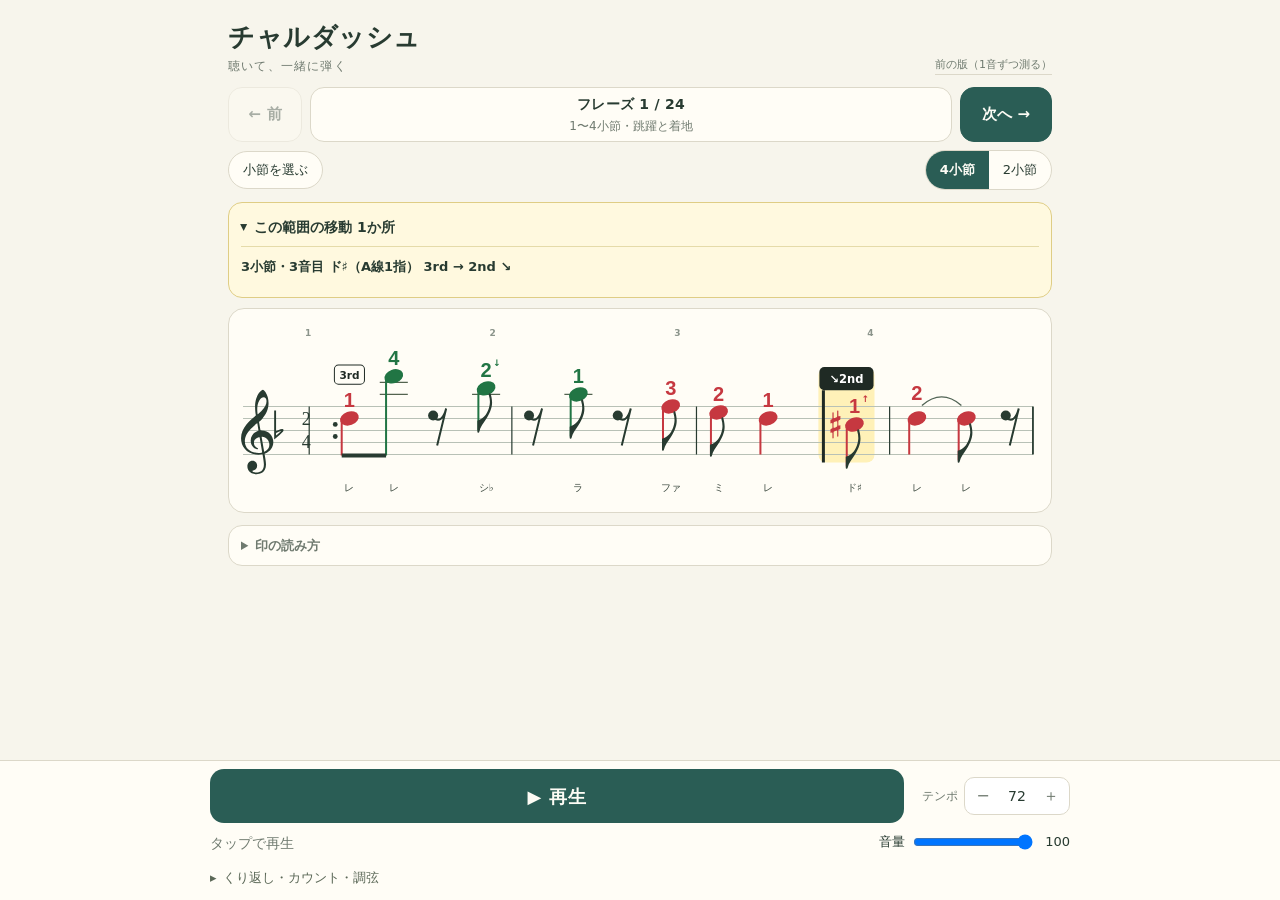
==== commit 2c3f0fea: "Publish the same change at the root Co-Authored-By: Claude Opus 5.5 <noreply@anthropic.com> Claude-S" ====
--- a/index.html
+++ b/index.html
@@ -85,9 +85,15 @@
         </div>
       </div>
     </div>
-    <p class="status" id="status" role="status" aria-live="polite">タップで再生</p>
+    <div class="status-row">
+      <p class="status" id="status" role="status" aria-live="polite">タップで再生</p>
+      <label class="volume-field">音量
+        <input id="volume" type="range" min="10" max="100" step="5" value="100">
+        <output id="volume-value">100</output>
+      </label>
+    </div>
     <details class="more" id="more">
-    <summary>くり返し・カウント・音量</summary>
+    <summary>くり返し・カウント・調弦</summary>
     <div class="row">
       <label class="field">くり返し
         <select id="repeat">
@@ -107,9 +113,6 @@
       <label class="field toggle">間にカウント
         <input id="countin" type="checkbox" checked>
       </label>
-      <label class="field">音量
-        <input id="volume" type="range" min="0" max="100" value="60">
-      </label>
       <label class="field">調弦 A=
         <select id="tuning">
           <option value="440">440</option>
--- a/style.css
+++ b/style.css
@@ -462,3 +462,10 @@
 .more > summary::before { content: "▸"; margin-right: 6px; transition: transform .15s; }
 .more[open] > summary::before { transform: rotate(90deg); }
 .more > summary::-webkit-details-marker { display: none; }
+
+/* 音量のつまみは畳まずに出す（本人 2026-11-05「音量大きく…調整も出来るように」） */
+.controls .status-row { display: flex; align-items: center; justify-content: space-between; gap: 10px; flex-wrap: wrap; }
+.controls .status-row .status { margin: 4px 0 0; }
+.volume-field { display: inline-flex; align-items: center; gap: 6px; font-size: 13px; color: inherit; }
+.volume-field input { width: 120px; }
+.volume-field output { min-width: 2.2em; text-align: right; font-variant-numeric: tabular-nums; }
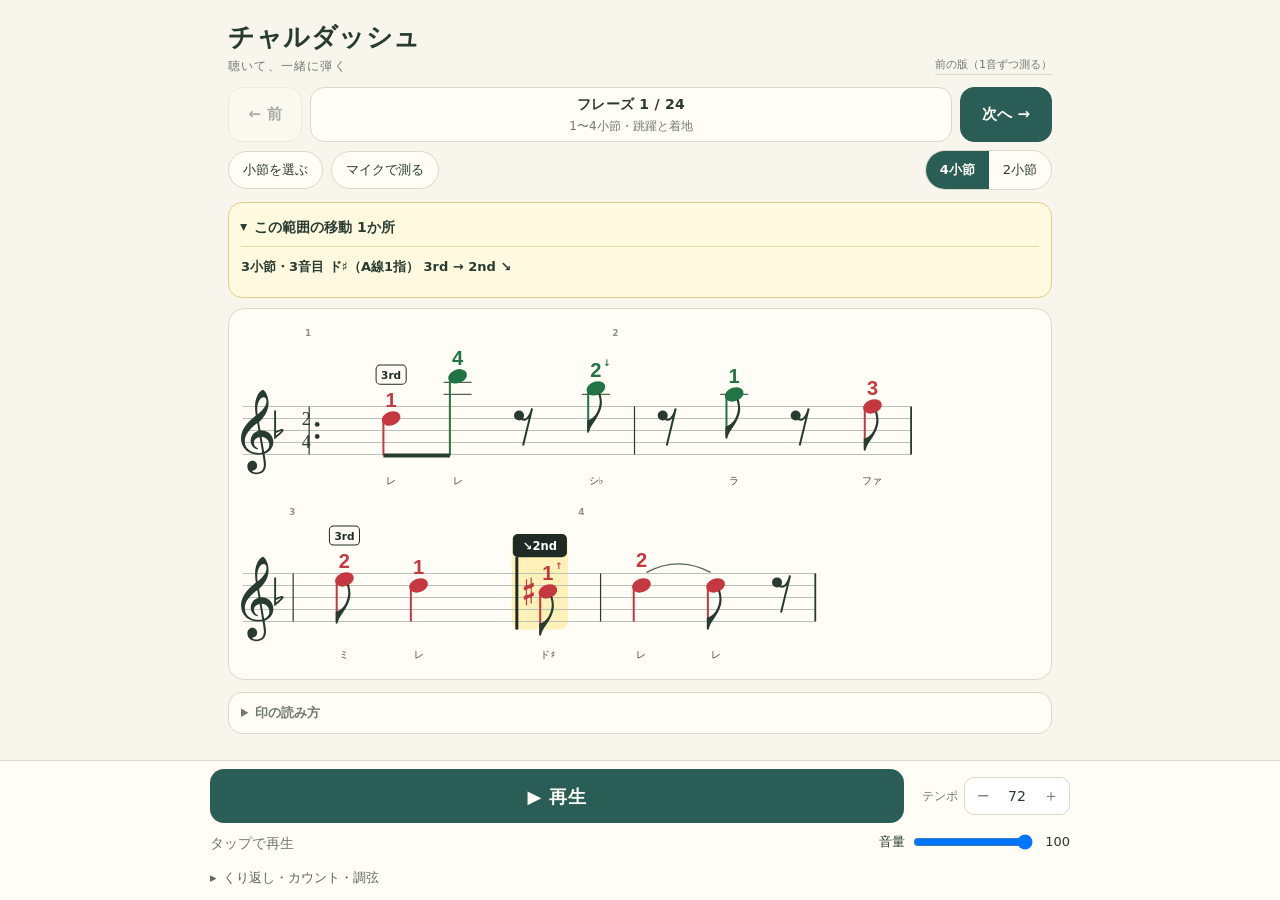
==== commit f3f737c8: "Publish the microphone intonation check at the root Co-Authored-By: Claude Opus 5.5 <noreply@anthrop" ====
--- a/index.html
+++ b/index.html
@@ -30,6 +30,7 @@
 
   <div class="range-tools">
     <button id="picker-open" class="chip" type="button" aria-expanded="false" aria-controls="picker">小節を選ぶ</button>
+    <a id="mic-link" class="chip" href="mic.html">マイクで測る</a>
     <div class="seg" role="group" aria-label="区切り">
       <button type="button" class="seg-btn" data-unit="4" aria-pressed="true">4小節</button>
       <button type="button" class="seg-btn" data-unit="2" aria-pressed="false">2小節</button>
--- a/style.css
+++ b/style.css
@@ -469,3 +469,6 @@
 .volume-field { display: inline-flex; align-items: center; gap: 6px; font-size: 13px; color: inherit; }
 .volume-field input { width: 120px; }
 .volume-field output { min-width: 2.2em; text-align: right; font-variant-numeric: tabular-nums; }
+
+/* 「マイクで測る」はリンクだが、見た目は隣のボタンと同じ札にする */
+a.chip { display: inline-flex; align-items: center; color: inherit; text-decoration: none; }
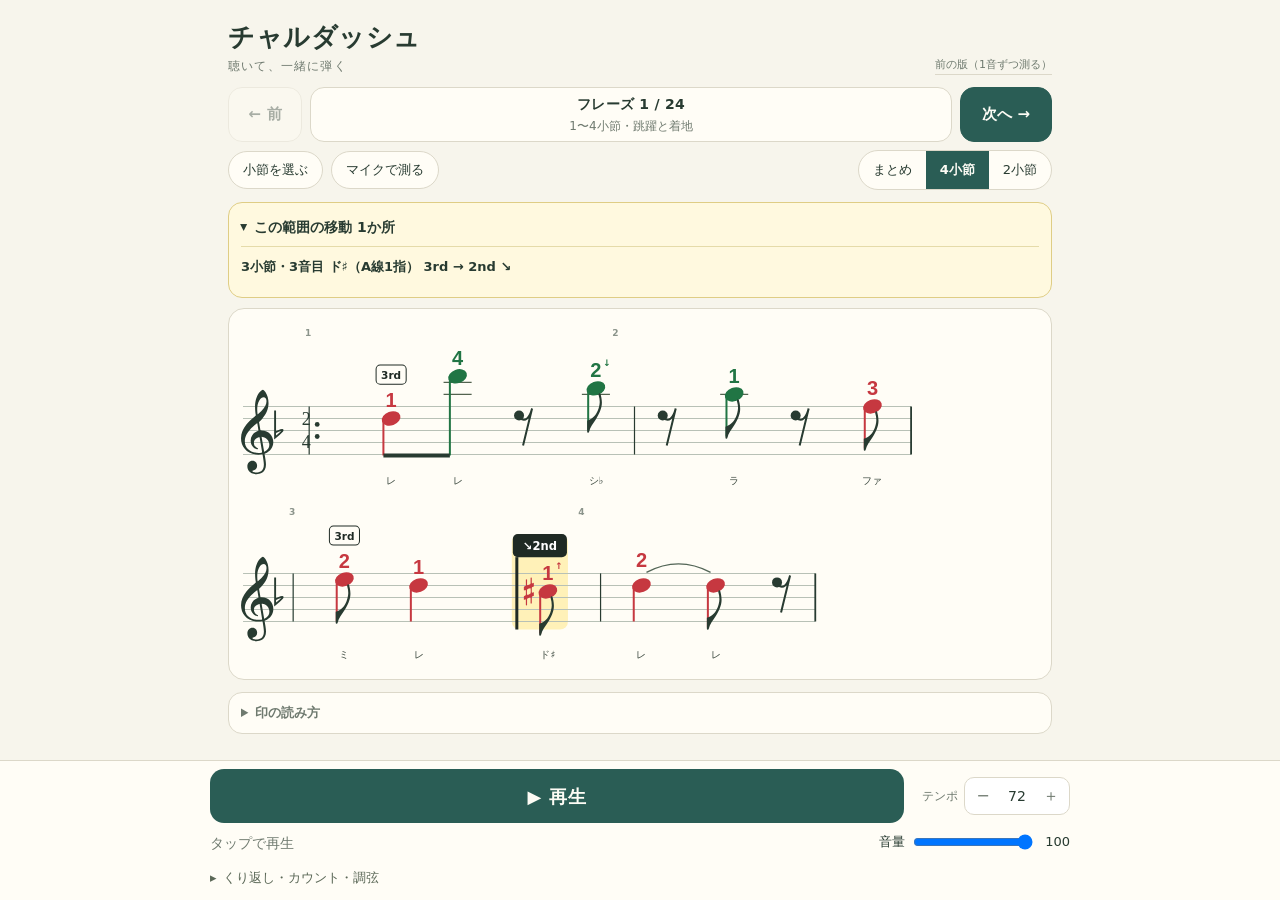
==== commit a1e009ed: "Publish "まとめ" at the root Co-Authored-By: Claude Opus 5.5 <noreply@anthropic.com> Claude-Session: ht" ====
--- a/index.html
+++ b/index.html
@@ -32,6 +32,7 @@
     <button id="picker-open" class="chip" type="button" aria-expanded="false" aria-controls="picker">小節を選ぶ</button>
     <a id="mic-link" class="chip" href="mic.html">マイクで測る</a>
     <div class="seg" role="group" aria-label="区切り">
+      <button type="button" class="seg-btn" data-unit="16" aria-pressed="false">まとめ</button>
       <button type="button" class="seg-btn" data-unit="4" aria-pressed="true">4小節</button>
       <button type="button" class="seg-btn" data-unit="2" aria-pressed="false">2小節</button>
     </div>
